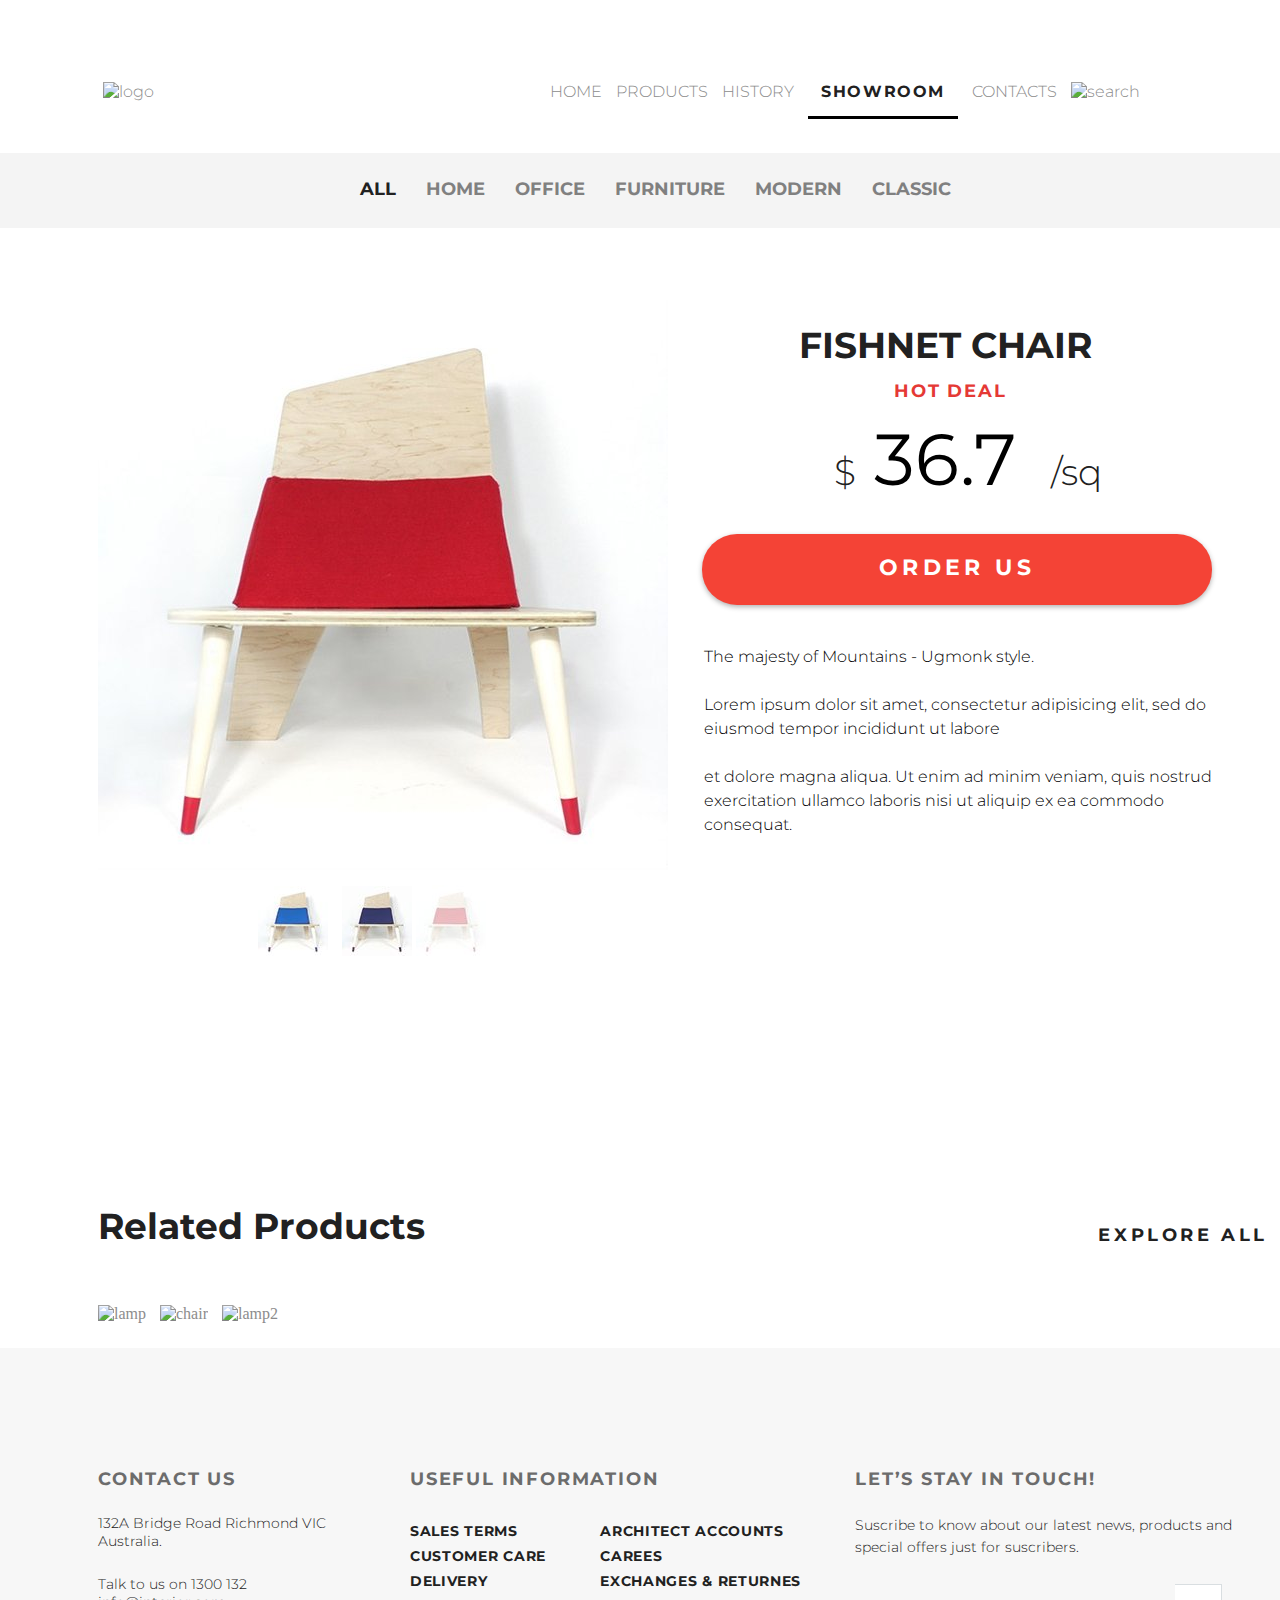
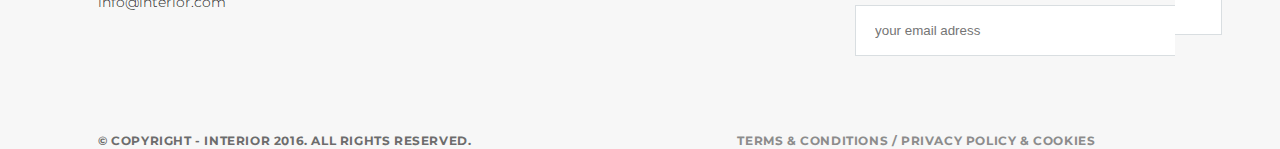
==== interiorProductDelais.html @ b89a481c "Add files via upload" ====
<!DOCTYPE html>
<html lang="en">
<head>
    <meta charset="UTF-8">
    <meta http-equiv="X-UA-Compatible" content="IE=edge">
    <meta name="viewport" content="width=device-width, initial-scale=1.0">
    <title>Interior Product Delais</title>
    <link rel="stylesheet" href="./css/style.css">
    <link rel="preconnect" href="https://fonts.gstatic.com">
    <link href="https://fonts.googleapis.com/css2?family=Montserrat:wght@100;300;700&display=swap" rel="stylesheet"> 
    <link rel="stylesheet" href="./fontAwesome/css/font-awesome.min.css">  
</head>
<body>
    <div class="productDelaisContainer container">
        <header class="productDelaisHeader paddingSite">
            <div class="menu">
                <ul>
                    <li class="headerMenuItem"><a href="index.html"><img src="./images/logo_228.png" alt="logo" class="logoLink"></a></li>
                    <li class="headerMenuItem"><a href="index.html">HOME</a></li>
                    <li class="headerMenuItem"><a href="second.html">PRODUCTS</a></li>
                    <li class="headerMenuItem"><a href="#">HISTORY</a></li>
                    <li class="headerMenuItem active"><a href="#">&nbsp;&nbsp;SHOWROOM&nbsp;&nbsp;</a></li>
                    <li class="headerMenuItem"><a href="fourth.html">CONTACTS</a></li>
                    <li class="headerMenuItem headerSearchItem"><a href="#"><img src="./images/search_224.png" alt="search"></a></li>
                </ul>
            </div>
       </header>
    </div>
       <section class="productDelaisBodyMenu paddingSite">
            <div class="flexBodyMenu">
                <a href="#"><p class="productDelaisBodyMenuItem productDelaisBodyMenuItemActive">ALL</p></a>
                <a href="#"><p class="productDelaisBodyMenuItem">HOME</p></a>
                <a href="#"><p class="productDelaisBodyMenuItem">OFFICE</p></a>
                <a href="#"><p class="productDelaisBodyMenuItem">FURNITURE</p></a>
                <a href="#"><p class="productDelaisBodyMenuItem">MODERN</p></a>
                <a href="#"><p class="productDelaisBodyMenuItem">CLASSIC</p></a>
            </div>
       </section>
    <div class="container">
       <section class="productDelaisBody">
            <div class="productDelaisMainImg">
                <img src="./images/slider1_43.jpg" alt="chear">
            </div>
            <div class="productDescription">
                <div class="relativeDiv">
                    <h1 class="productDescriptionTitle">Fishnet chair</h1>
                    <p class="hotDeal">HOT DEAL</p>
                    <p class="prise priseItems">$&nbsp;&nbsp;</p><p class="priseItem priseItems">36.7</p><p class="prise priseItems">/sq</p>
                    
                    <a href="#"><div class="descriptionButton">
                        <p class="descriptionButtonText">ORDER US <i class="fa fa-angle-right gtClass arrowButton" aria-hidden="true"></i></p>
                    </div></a>
                    <p class="descriptionText">The majesty of Mountains - Ugmonk style. <br><br>
                        Lorem ipsum dolor sit amet, consectetur adipisicing elit, sed do eiusmod tempor incididunt ut labore<br> <br>
                         et dolore magna aliqua. Ut enim ad minim veniam, quis nostrud exercitation ullamco laboris nisi ut aliquip ex ea commodo consequat. 
                    </p>

                </div>
            </div>

            <div class="pictureItems">
                <a href="#" class="pictureItem"><img src="./images/controll_55.jpg" alt="first view"></a>
                <a href="#" class="pictureItem"><img src="./images/controll11_51.jpg" alt="second view"></a>
                <a href="#" class="pictureItem"><img src="./images/controll2_47.jpg" alt="third view"></a>
            </div>
       </section>

       <section class="relatedProducts paddingSite">
            <h2 class="relatedProductsTitle">Related Products</h2>
            <a href="#" class="exploreText productText productDelaisExp">Explore all <i class="fa fa-angle-right gtClass" aria-hidden="true"></i></a>
       
            <div class="interiorCatalog">
                <a href="#"><div class="interiorCatalogImg"><img src="images/product_11_117.png" alt="lamp"></div></a>
                <a href="#"><div class="interiorCatalogImg"><img src="images/product_21_115.png" alt="chair"></div></a>
                <a href="#"><div class="interiorCatalogImg"><img src="images/product_31_113.png" alt="lamp2"></div></a>
            </div>
        </section>
        
        
        <footer class="paddingSite mainFooter ipdFooter">
           
            <div class="contactUs footerBlock">
                <p class="contactUsTitle">CONTACT US</p>
                <p class="contactUsAdress">132A Bridge Road Richmond VIC <br> Australia.</p>
                <p class="contactUsContacts">   Talk to us on 1300 132 <br> info@interior.com</p>
            </div>

            <div class="usefulInfo footerBlock">
                <p class="usefulInfoTitle">USEFUL INFORMATION</p>
                <div class="usefulInfo1 usefulInfoBlock">   
                    <p class="usefulInfoText"><a href="#" class="footerLink">SALES TERMS</a></p>
                    <p class="usefulInfoText"><a href="#" class="footerLink">СUSTOMER CARE</a></p>
                    <p class="usefulInfoText"><a href="#" class="footerLink">DELIVERY</a></p>
                </div>
                <div class="usefulInfoBlock">
                    <p class="usefulInfoText"><a href="#" class="footerLink">ARCHITECT ACCOUNTS</a></p>
                    <p class="usefulInfoText"><a href="#" class="footerLink">CAREES</a></p>
                    <p class="usefulInfoText"><a href="#" class="footerLink">EXCHANGES & RETURNES</a></p>
                </div>
            </div>

            <div class="subscribe footerBlock">
                <p class="subscribeTitle">Let’s Stay in Touch!</p>
                <p class="subscribeText">Suscribe to know about our latest news, products and <br> special offers just for suscribers.</p>
                <div class="footerInput"><div class="footerInput"><input type="text" class="subscribeInput inputImg" placeholder="your email adress"><div class="footerImgTelegram inputImg"><a href="https://telegram.org"><i class="fa fa-telegram" aria-hidden="true"></i></a></div></div></div>
            </div>

            <div class="allRightsReserved footerElement">
                <p>© Copyright - INTERIOR 2016. All Rights Reserved.</p>
            </div>
            <div class="contactIcons footerElement">
                <a href="https://facebook.com"><i class="fa fa-facebook" aria-hidden="true"></i></a>
                <a href="https://twitter.com"><i class="fa fa-twitter" aria-hidden="true"></i></a>
                <a href="https://accounts.google.com"><i class="fa fa-google-plus-official" aria-hidden="true"></i></a>
                <a href="https://pinterest.ru"><i class="fa fa-pinterest" aria-hidden="true"></i></a>
            </div>
            <div class="allRightsReserved footerElement">
                <p><a href="#">Terms & Conditions / Privacy policy & Cookies</a></p>
            </div>

        </footer>
    </div>
</body>
</html>
---- css/style.css ----
* {
  margin: 0;
  padding: 0;
}
a {
  text-decoration: none;
  color: #8c8c8c;
}
.container {
  /*margin: 63px 0 0 98px;*/
  width: 1366px;
  margin: 0 auto;
}
.firstBlock {
  height: 737px;
  background-image: url(../images/slider_img_201.png);
  position: relative;
  padding-top: 63px;
}
.paddingSite {
  padding-left: 98px;
  padding-right: 98px;
}
.headerMenuItem {
  display: inline-block;
  list-style-type: none;
  margin: 5px;
  font-family: Montserrat;
  font-weight: 300;
  color: #8c8c8c;
}
.headerMenuItem:hover {
  line-height: 48px;
  color: #212121;
  padding-bottom: -5px;
  border-bottom: 3px solid #8c8c8c;
}
.headerMenuItem:last-child:hover {
  border-bottom: none;
}
.headerMenuItem:first-child:hover {
  border-bottom: none;
}
.active {
  font-family: Montserrat;
  /*font-size: 14px;*/
  line-height: 48px;
  font-weight: 700;
  text-transform: uppercase;
  letter-spacing: 0.1em;
  color: #212121;
  padding-bottom: -5px;
  border-bottom: 3px solid black;
}
.active a {
  color: #212121;
}
.active:hover {
  border-bottom: 3px solid black;
}
h1 {
  font-family: Montserrat;
  font-size: 62px;
  line-height: 72px;
  font-weight: 100;
  text-transform: uppercase;
  color: #212121;
}
.sliderText {
  font-family: Montserrat;
  font-size: 14px;
  line-height: 24px;
  font-weight: 300;
  color: #6c6c6c;
}
.logoLink {
  margin-right: 382px;
}
.slider {
  margin-top: 278px;
}
.sliderButton {
  margin: 32px;
  width: 212px;
  height: 45px;
  background-color: #ffffff;
  border-radius: 22.5px;
  text-align: center;
  margin-bottom: 80px;
  border: 1px solid floralwhite;
}
.sliderButton:hover {
  box-shadow: 8px 8px 8px 1px rgba(126, 126, 126, 0.45);
  -webkit-box-shadow: 8px 8px 8px 1px rgba(126, 126, 126, 0.45);
  -moz-box-shadow: 8px 8px 8px 1px rgba(126, 126, 126, 0.45);
}
.sliderButtonA {
  text-decoration: none;
}
.sliderButtonText {
  font-family: Montserrat;
  font-size: 18px;
  font-weight: 700;
  text-transform: uppercase;
  letter-spacing: 0.2em;
  color: #212121;
  text-decoration: none;
  line-height: 45px;
}
.gtClass {
  font-family: Montserrat;
  font-size: 18px;
  font-weight: 700;
  color: #212121;
}
.pagination {
  margin: 0 40%;
  position: absolute;
  bottom: 20px;
  text-align: center;
}
.paginationItem {
  display: inline-block;
  list-style-type: none;
  margin: 4px;
  height: 32px;
  width: 32px;
  background-color: grey;
  border-radius: 50%;
}
.paginationItem:hover {
  width: 40px;
  height: 40px;
  background-color: #212121;
  border-radius: 50%;
  margin-bottom: 0px;
}
/*.paginationBut {
    height: 32px;
    width: 32px;
    opacity: 0.2;
    background-color: grey;
    border-radius: 50%;
    margin: 10px;
}*/
.pagActive {
  width: 40px;
  height: 40px;
  background-color: #212121;
  border-radius: 50%;
  margin-bottom: 0px;
}
.siteBody {
  padding-top: 120px;
}
.featuredProduct {
  height: 489px;
}
.productText {
  display: block;
  text-decoration: none;
}
.featuredText {
  color: #212121;
  font-family: Montserrat;
  font-size: 36px;
  line-height: 1.2;
  font-weight: 700;
  /*margin-right: 31px;*/
  float: left;
  border-bottom: 3px solid #212121;
}
.newText {
  color: #6c6c6c;
  font-family: Montserrat;
  font-size: 36px;
  line-height: 1.2;
  font-weight: 700;
  float: left;
  border-bottom: 1px solid #6c6c6c;
}
.exploreText {
  font-family: Montserrat;
  font-size: 18px;
  line-height: 24px;
  font-weight: 700;
  text-transform: uppercase;
  letter-spacing: 0.2em;
  color: #212121;
  float: right;
}
.productCatalog {
  clear: both;
  position: relative;
}
.productCatalogItem {
  margin-right: 25px;
  display: inline-block;
  margin-top: 50px;
}
.productCatalogItem img {
  width: 100%;
}
.productCatalogItem:last-child {
  margin-right: 0;
}
.hoverProductItem {
  width: 270px;
  height: 270px;
  opacity: 0.9;
  background-color: #ffffff;
  border: 1px solid #9c9c9c;
  position: absolute;
  text-align: center;
}
.productCatalogItemLink {
  position: absolute;
  top: 62px;
  left: 40%;
  width: 48px;
  height: 48px;
  background-color: #ffffff;
  box-shadow: 0px 2px 5px 0px rgba(33, 33, 33, 0.34);
  border-radius: 24px;
  text-align: center;
  line-height: 48px;
  /*margin-top: 62px;*/
}
/*.productCatalogItemLinkImg {
    margin: 14px 18px 14px 18px;
}*/
.linkGt {
  font-family: Montserrat;
  font-weight: 700;
  text-decoration: none;
  color: #212121;
}
.productCatalogItemTitle {
  margin-top: 129px;
  font-family: Montserrat;
  font-size: 22px;
  line-height: 29px;
  font-weight: 700;
  color: #212121;
}
.productCatalogItemText {
  font-family: Montserrat;
  font-size: 14px;
  line-height: 21px;
  font-weight: 300;
  color: #6c6c6c;
}
.exclusive {
  margin-top: 20px;
  clear: both;
  height: 683px;
}
.exclusiveOne {
  width: 683px;
  height: 683px;
  float: left;
  left: 0px;
  background-image: url("../images/promo_img_132.png");
}
.exclusiveTwo {
  float: right;
  width: 683px;
  height: 683px;
  right: 0px;
  background-image: url("../images/promo_img1_148.png");
}
.exclusiveTitleText {
  font-family: Montserrat;
  font-size: 36px;
  line-height: 1.2;
  font-weight: 700;
  color: #212121;
}
.exclusiveText {
  font-family: Montserrat;
  font-size: 14.1px;
  line-height: 24px;
  font-weight: 300;
  color: #6c6c6c;
}
.exclusiveElements {
  margin-top: 228px;
  margin-left: 51px;
}
/*!TRENDING PRODUCTS BLOCK!*/
.trendingProducts {
  margin: 120px 98px;
}
.trendingProductsTitle {
  font-family: Montserrat;
  font-size: 36px;
  line-height: 1.2;
  font-weight: 700;
  color: #212121;
  text-decoration: none;
}
.trendingProductsCatalogItem {
  margin-right: 17px;
  display: inline-block;
  margin-top: 64px;
}
.trendingProductsCatalogItem:last-child {
  margin-right: 0;
}
/*!SLIDER HOT-DEAL!*/
.sliderHotDeal {
  margin: 120px 0;
  height: 800px;
  background-image: url(../images/slider_84.png);
  position: relative;
}
.hotDealImg {
  margin-top: 287px;
}
/*!Exclusive Product!*/
.exclusiveProduct {
  height: 580px;
}
.exclusiveSingle {
  float: left;
  margin-right: 25px;
  position: relative;
}
.exclusiveText2 {
  position: absolute;
  margin-top: 186px;
  margin-left: 31px;
}
.exclusiveImgLink {
  position: absolute;
}
.exclusiveMultiple {
  float: right;
}
.exclusiveMultipleItem {
  margin: 0 25px 25px 0;
}
.EMI1 {
  display: inline-block;
}
.EMI1:last-child {
  margin-right: 0;
}
.EMI2 {
  display: inline-block;
}
.EMI2:last-child {
  margin-right: 0;
}
/*!MOBILE APP*/
.mobileApp {
  margin-top: 120px;
  background-image: url(../images/back_img_44.jpg);
  padding-top: 125px;
  height: 391px;
}
.mobileAppText {
  margin-left: 99px;
}
.mobileAppSlogan {
  font-family: Montserrat;
  font-size: 62px;
  line-height: 72px;
  font-weight: 100;
  text-transform: uppercase;
  color: #212121;
}
.mobileAppDetails {
  font-family: Montserrat;
  font-size: 22px;
  line-height: 24px;
  font-weight: 300;
  color: #6c6c6c;
}
.imgAppBlock {
  margin-left: 10px;
}
.mobileAppItem {
  margin-top: 26px;
}
.mainFooter {
  padding-top: 120px;
}
.contactUs {
  margin-right: 80px;
}
.contactUsTitle {
  font-family: Montserrat;
  font-size: 18px;
  font-weight: 700;
  text-transform: uppercase;
  letter-spacing: 0.1em;
  color: #6c6c6c;
  margin-bottom: 24px;
}
.contactUsAdress {
  margin-bottom: 25px;
  font-family: Montserrat;
  font-size: 14px;
  font-weight: 300;
  color: #212121;
}
.subscribeTitle {
  font-family: Montserrat;
  font-size: 18px;
  font-weight: 700;
  text-transform: uppercase;
  letter-spacing: 0.1em;
  color: #6c6c6c;
  margin-bottom: 24px;
}
.usefulInfoTitle {
  font-family: Montserrat;
  font-size: 18px;
  font-weight: 700;
  text-transform: uppercase;
  letter-spacing: 0.1em;
  color: #6c6c6c;
  margin-bottom: 25px;
}
.footerBlock {
  display: inline-block;
  vertical-align: top;
  position: relative;
}
.subscribe {
  margin-left: 50px;
}
.usefulInfoBlock {
  display: inline-block;
}
.usefulInfo1 {
  margin-right: 50px;
}
.usefulInfoText {
  font-family: Montserrat;
  font-size: 14px;
  font-weight: 700;
  text-transform: uppercase;
  letter-spacing: 0.05em;
  color: #212121;
  margin-top: 7px;
}
.subscribeInput {
  width: 300px;
  height: 49px;
  background-color: #ffffff;
  border: 1px solid #d9dee1;
  margin-top: 26px;
  border-right: none;
  padding-left: 19px;
}
.footerImgTelegram {
  width: 46px;
  height: 49px;
  background-color: #ffffff;
  border: 1px solid #d9dee1;
  border-left: none;
  margin-top: 26px;
  line-height: 48px;
  text-align: center;
  bottom: 100px;
}
.inputImg {
  display: inline-block;
}
.subscribeInput:focus,
.subscribeInput:active {
  outline: none;
}
.footerLinkInput {
  position: relative;
}
.telegramImg {
  margin-left: -21px;
  margin-top: -15px;
}
.contactUsContacts {
  font-family: Montserrat;
  font-size: 14px;
  font-weight: 300;
  color: #212121;
}
.subscribeText {
  font-family: Montserrat;
  font-size: 14px;
  line-height: 22px;
  font-weight: 300;
  color: #212121;
}
.allRightsReserved {
  font-family: Montserrat;
  font-size: 12px;
  font-weight: 700;
  text-transform: uppercase;
  letter-spacing: 0.05em;
  color: #6c6c6c;
  margin-top: 77px;
}
.contactIcons {
  font-family: icomoon;
  font-size: 28px;
  line-height: 26px;
  font-weight: 400;
  text-transform: uppercase;
  letter-spacing: 0.2em;
  color: #6c6c6c;
  margin-left: 158px;
  margin-right: 100px;
}
.footerElement {
  display: inline-block;
}
.fa {
  color: #6c6c6c;
}
.fa:hover {
  color: #212121;
}
.footerLink:hover {
  color: #6c6c6c;
}
/*!! SECOND !!*/
.secondContainer {
  width: 1366px;
}
.productTitle {
  margin-top: 168px;
}
.productHeader {
  background-color: #f5f5f5;
  padding-bottom: 44px;
  padding-top: 63px;
}
.halfActive {
  padding-bottom: 17px;
  border-bottom: 1px solid #6c6c6c;
}
.interiorCatalogImg {
  display: inline-block;
  margin: 0 10px 25px 0;
}
.interiorCatalogImg:hover {
  outline: 1px solid lightblue;
}
.interiorCatalog {
  margin-top: 57px;
}
.footerLink {
  color: #212121;
}
input:-webkit-autofill {
  color: #ffffff !important;
}
.secondMenuItem {
  display: inline-block;
  list-style-type: none;
  margin: 5px;
  font-family: Montserrat;
  font-weight: 300;
  color: #8c8c8c;
}
.secondMenuActive {
  font-family: Montserrat;
  font-size: 14px;
  line-height: 48px;
  font-weight: 700;
  text-transform: uppercase;
  letter-spacing: 0.1em;
  color: #212121;
  padding-bottom: -5px;
  border-bottom: 3px solid black;
}
.borderBottomItem {
  margin-right: -10px;
}
.secondMenuItem:hover {
  padding-bottom: 17px;
  border-bottom: 1px solid #6c6c6c;
}
.secondMenuActive:hover {
  padding-bottom: 0px;
  border-bottom: none;
}
.loadingI {
  font-size: 42px;
  line-height: 1.2;
  font-weight: 400;
  text-transform: uppercase;
  letter-spacing: 0.1em;
  color: #212121;
}
.loading {
  display: flex;
  justify-content: center;
  margin-top: 71px;
  margin-bottom: 140px;
}
/*!!! INTERIOR PRODUCT DELAIS !!!*/
.productDelaisHeader {
  margin-top: 63px;
}
.flexBodyMenu {
  display: flex;
  justify-content: center;
}
.productDelaisBodyMenu {
  background-color: #f4f4f4;
  height: 49px;
  margin-top: 29px;
  padding-top: 26px;
}
.productDelaisBodyMenuItem {
  margin-left: 30px;
  font-family: Montserrat;
  font-size: 18px;
  line-height: 1.2;
  font-weight: 700;
  text-transform: uppercase;
  color: grey;
}
.productDelaisBodyMenuItemActive {
  color: #212121;
}
.productDelaisBodyMenuItem:hover {
  color: #212121;
}
.productDelaisBody {
  padding-top: 72px;
  padding-left: 98px;
  position: relative;
}
.productDescription {
  position: absolute;
  right: 264px;
  margin-top: -550px;
}
.productDescriptionTitle {
  font-family: Montserrat;
  font-size: 36px;
  line-height: 1.2;
  font-weight: 700;
  color: #212121;
}
.hotDeal {
  font-family: Montserrat;
  font-size: 18.1px;
  line-height: 48px;
  font-weight: 700;
  text-transform: uppercase;
  letter-spacing: 0.1em;
  color: #e53935;
  text-align: center;
}
.prise {
  font-family: Montserrat;
  font-size: 36.1px;
  line-height: 48px;
  font-weight: 300;
  color: #212121;
  margin-left: 35px;
}
.prise:last-child {
  margin-left: 0px;
}
.priseItem {
  font-family: Montserrat;
  font-size: 72.1px;
  text-transform: uppercase;
}
.priseItems {
  display: inline-block;
}
.descriptionButton {
  text-align: center;
  width: 510px;
  height: 71px;
  background-color: #f44336;
  box-shadow: 0px 2px 5px 0px rgba(33, 33, 33, 0.34);
  border-radius: 35px;
  position: absolute;
  margin-top: 31px;
  right: -110px;
}
.relativeDiv {
  position: relative;
}
.descriptionButtonText {
  font-family: Montserrat;
  font-size: 22px;
  line-height: 24px;
  font-weight: 700;
  text-transform: uppercase;
  letter-spacing: 0.2em;
  color: #ffffff;
  margin-top: 22px;
}
.arrowButton {
  color: white;
}
.descriptionButton:hover {
  box-shadow: 4px 4px 3px 2px rgba(232, 111, 94, 0.85);
  -webkit-box-shadow: 4px 4px 3px 2px rgba(232, 111, 94, 0.85);
  -moz-box-shadow: 4px 4px 3px 2px rgba(232, 111, 94, 0.85);
}
.descriptionButtonText:hover {
  color: wheat;
}
.descriptionText {
  font-family: Montserrat;
  position: absolute;
  margin-top: 141px;
  font-size: 16.1px;
  line-height: 24px;
  font-weight: 300;
  color: black;
  width: 510px;
  margin-left: -95px;
}
.pictureItems {
  margin-left: 150px;
  margin-top: 11px;
}
.pictureItem {
  margin-left: 10px;
}
.pictureItem:last-child {
  margin-left: 0;
}
.pictureItem:hover {
  outline: 1px solid aquamarine;
}
.relatedProducts {
  margin-top: 245px;
  position: relative;
}
.relatedProductsTitle {
  font-family: Montserrat;
  font-size: 36px;
  line-height: 1.2;
  font-weight: 700;
  color: #212121;
}
.productDelaisExp {
  position: absolute;
  right: 98px;
  margin-top: -25px;
}
.ipdFooter {
  background-color: #f7f7f7;
}
.contactFirstBlock {
  position: relative;
  padding-top: 63px;
  background-color: #f5f5f5;
  height: 360px;
  width: 100%;
}
.contactTitle {
  font-family: Montserrat;
  font-size: 62px;
  line-height: 72px;
  font-weight: 100;
  color: #212121;
  margin-top: 171px;
}
.contactBody {
  display: flex;
  justify-content: space-between;
  padding-top: 70px;
}
.contactBodyItem {
  outline: 1px solid #9c9c9c;
  width: 370px;
  height: 370px;
}
.fa-map-marker {
  color: #212121;
  margin-top: 43px;
  margin-left: 166px;
}
.blackText {
  font-family: Montserrat;
  font-size: 14px;
  line-height: 20px;
  font-weight: 700;
  color: #212121;
}
.greyText {
  font-family: Montserrat;
  font-size: 14px;
  line-height: 20px;
  font-weight: 700;
  color: #6c6c6c;
}
.adress {
  font-family: Montserrat;
  font-size: 14px;
  line-height: 20px;
  font-weight: 300;
  color: #6c6c6c;
}
.california {
  font-family: Montserrat;
  font-size: 22px;
  line-height: 29px;
  font-weight: 700;
  text-transform: uppercase;
  color: #212121;
  margin-left: 117px;
  margin-top: 34px;
}
.contentContainer {
  margin-left: 0px;
  text-align: center;
}
.comm {
  margin-top: 5px;
}
.fa-map-marker:hover {
  color: #6c6c6c;
}
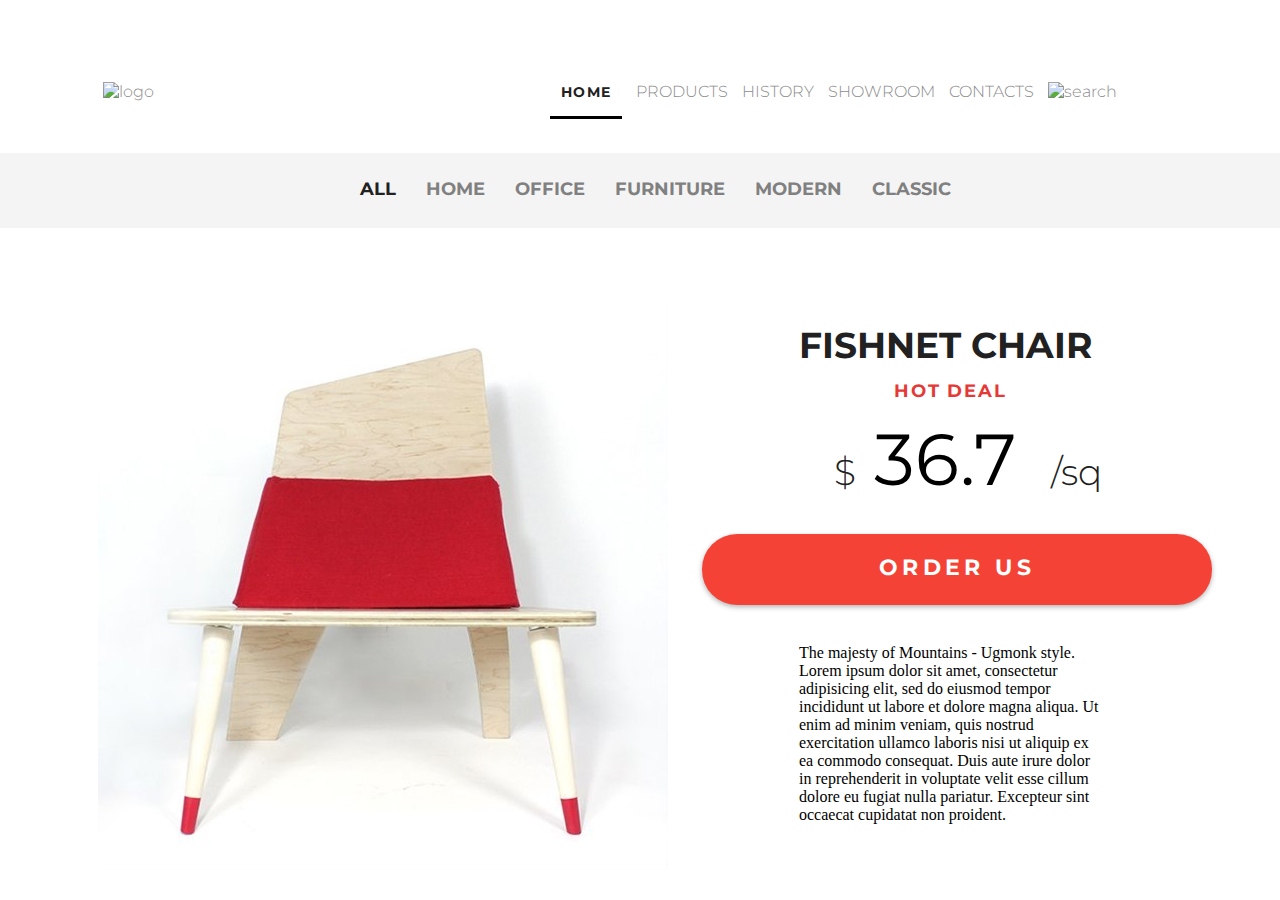
==== commit 54e1bbea: "Merge 73f37bd36480f86453bd026654e2adc6e5b484ff into 462b09fed16ab17248bd8ef8bd770f01835b8353" ====
--- a/interiorProductDelais.html
+++ b/interiorProductDelais.html
@@ -15,12 +15,12 @@
         <header class="productDelaisHeader paddingSite">
             <div class="menu">
                 <ul>
-                    <li class="headerMenuItem"><a href="index.html"><img src="./images/logo_228.png" alt="logo" class="logoLink"></a></li>
-                    <li class="headerMenuItem"><a href="index.html">HOME</a></li>
+                    <li class="headerMenuItem"><a href="#"><img src="./images/logo_228.png" alt="logo" class="logoLink"></a></li>
+                    <li class="headerMenuItem active"><a href="#">&nbsp;&nbsp;HOME&nbsp;&nbsp;</a></li>
                     <li class="headerMenuItem"><a href="second.html">PRODUCTS</a></li>
                     <li class="headerMenuItem"><a href="#">HISTORY</a></li>
-                    <li class="headerMenuItem active"><a href="#">&nbsp;&nbsp;SHOWROOM&nbsp;&nbsp;</a></li>
-                    <li class="headerMenuItem"><a href="fourth.html">CONTACTS</a></li>
+                    <li class="headerMenuItem"><a href="#">SHOWROOM</a></li>
+                    <li class="headerMenuItem"><a href="#">CONTACTS</a></li>
                     <li class="headerMenuItem headerSearchItem"><a href="#"><img src="./images/search_224.png" alt="search"></a></li>
                 </ul>
             </div>
@@ -50,75 +50,14 @@
                     <a href="#"><div class="descriptionButton">
                         <p class="descriptionButtonText">ORDER US <i class="fa fa-angle-right gtClass arrowButton" aria-hidden="true"></i></p>
                     </div></a>
-                    <p class="descriptionText">The majesty of Mountains - Ugmonk style. <br><br>
-                        Lorem ipsum dolor sit amet, consectetur adipisicing elit, sed do eiusmod tempor incididunt ut labore<br> <br>
+                    <p class="descriptionText">The majesty of Mountains - Ugmonk style.
+                        Lorem ipsum dolor sit amet, consectetur adipisicing elit, sed do eiusmod tempor incididunt ut labore
                          et dolore magna aliqua. Ut enim ad minim veniam, quis nostrud exercitation ullamco laboris nisi ut aliquip ex ea commodo consequat. 
+                        Duis aute irure dolor in reprehenderit in voluptate velit esse cillum dolore eu fugiat nulla pariatur. Excepteur sint occaecat cupidatat non proident.
                     </p>
-
                 </div>
             </div>
-
-            <div class="pictureItems">
-                <a href="#" class="pictureItem"><img src="./images/controll_55.jpg" alt="first view"></a>
-                <a href="#" class="pictureItem"><img src="./images/controll11_51.jpg" alt="second view"></a>
-                <a href="#" class="pictureItem"><img src="./images/controll2_47.jpg" alt="third view"></a>
-            </div>
        </section>
-
-       <section class="relatedProducts paddingSite">
-            <h2 class="relatedProductsTitle">Related Products</h2>
-            <a href="#" class="exploreText productText productDelaisExp">Explore all <i class="fa fa-angle-right gtClass" aria-hidden="true"></i></a>
-       
-            <div class="interiorCatalog">
-                <a href="#"><div class="interiorCatalogImg"><img src="images/product_11_117.png" alt="lamp"></div></a>
-                <a href="#"><div class="interiorCatalogImg"><img src="images/product_21_115.png" alt="chair"></div></a>
-                <a href="#"><div class="interiorCatalogImg"><img src="images/product_31_113.png" alt="lamp2"></div></a>
-            </div>
-        </section>
-        
-        
-        <footer class="paddingSite mainFooter ipdFooter">
-           
-            <div class="contactUs footerBlock">
-                <p class="contactUsTitle">CONTACT US</p>
-                <p class="contactUsAdress">132A Bridge Road Richmond VIC <br> Australia.</p>
-                <p class="contactUsContacts">   Talk to us on 1300 132 <br> info@interior.com</p>
-            </div>
-
-            <div class="usefulInfo footerBlock">
-                <p class="usefulInfoTitle">USEFUL INFORMATION</p>
-                <div class="usefulInfo1 usefulInfoBlock">   
-                    <p class="usefulInfoText"><a href="#" class="footerLink">SALES TERMS</a></p>
-                    <p class="usefulInfoText"><a href="#" class="footerLink">СUSTOMER CARE</a></p>
-                    <p class="usefulInfoText"><a href="#" class="footerLink">DELIVERY</a></p>
-                </div>
-                <div class="usefulInfoBlock">
-                    <p class="usefulInfoText"><a href="#" class="footerLink">ARCHITECT ACCOUNTS</a></p>
-                    <p class="usefulInfoText"><a href="#" class="footerLink">CAREES</a></p>
-                    <p class="usefulInfoText"><a href="#" class="footerLink">EXCHANGES & RETURNES</a></p>
-                </div>
-            </div>
-
-            <div class="subscribe footerBlock">
-                <p class="subscribeTitle">Let’s Stay in Touch!</p>
-                <p class="subscribeText">Suscribe to know about our latest news, products and <br> special offers just for suscribers.</p>
-                <div class="footerInput"><div class="footerInput"><input type="text" class="subscribeInput inputImg" placeholder="your email adress"><div class="footerImgTelegram inputImg"><a href="https://telegram.org"><i class="fa fa-telegram" aria-hidden="true"></i></a></div></div></div>
-            </div>
-
-            <div class="allRightsReserved footerElement">
-                <p>© Copyright - INTERIOR 2016. All Rights Reserved.</p>
-            </div>
-            <div class="contactIcons footerElement">
-                <a href="https://facebook.com"><i class="fa fa-facebook" aria-hidden="true"></i></a>
-                <a href="https://twitter.com"><i class="fa fa-twitter" aria-hidden="true"></i></a>
-                <a href="https://accounts.google.com"><i class="fa fa-google-plus-official" aria-hidden="true"></i></a>
-                <a href="https://pinterest.ru"><i class="fa fa-pinterest" aria-hidden="true"></i></a>
-            </div>
-            <div class="allRightsReserved footerElement">
-                <p><a href="#">Terms & Conditions / Privacy policy & Cookies</a></p>
-            </div>
-
-        </footer>
     </div>
 </body>
 </html>--- a/css/style.css
+++ b/css/style.css
@@ -43,7 +43,7 @@
 }
 .active {
   font-family: Montserrat;
-  /*font-size: 14px;*/
+  font-size: 14px;
   line-height: 48px;
   font-weight: 700;
   text-transform: uppercase;
@@ -712,116 +712,6 @@
   color: wheat;
 }
 .descriptionText {
-  font-family: Montserrat;
   position: absolute;
   margin-top: 141px;
-  font-size: 16.1px;
-  line-height: 24px;
-  font-weight: 300;
-  color: black;
-  width: 510px;
-  margin-left: -95px;
-}
-.pictureItems {
-  margin-left: 150px;
-  margin-top: 11px;
-}
-.pictureItem {
-  margin-left: 10px;
-}
-.pictureItem:last-child {
-  margin-left: 0;
-}
-.pictureItem:hover {
-  outline: 1px solid aquamarine;
-}
-.relatedProducts {
-  margin-top: 245px;
-  position: relative;
-}
-.relatedProductsTitle {
-  font-family: Montserrat;
-  font-size: 36px;
-  line-height: 1.2;
-  font-weight: 700;
-  color: #212121;
-}
-.productDelaisExp {
-  position: absolute;
-  right: 98px;
-  margin-top: -25px;
-}
-.ipdFooter {
-  background-color: #f7f7f7;
-}
-.contactFirstBlock {
-  position: relative;
-  padding-top: 63px;
-  background-color: #f5f5f5;
-  height: 360px;
-  width: 100%;
-}
-.contactTitle {
-  font-family: Montserrat;
-  font-size: 62px;
-  line-height: 72px;
-  font-weight: 100;
-  color: #212121;
-  margin-top: 171px;
-}
-.contactBody {
-  display: flex;
-  justify-content: space-between;
-  padding-top: 70px;
-}
-.contactBodyItem {
-  outline: 1px solid #9c9c9c;
-  width: 370px;
-  height: 370px;
-}
-.fa-map-marker {
-  color: #212121;
-  margin-top: 43px;
-  margin-left: 166px;
-}
-.blackText {
-  font-family: Montserrat;
-  font-size: 14px;
-  line-height: 20px;
-  font-weight: 700;
-  color: #212121;
-}
-.greyText {
-  font-family: Montserrat;
-  font-size: 14px;
-  line-height: 20px;
-  font-weight: 700;
-  color: #6c6c6c;
-}
-.adress {
-  font-family: Montserrat;
-  font-size: 14px;
-  line-height: 20px;
-  font-weight: 300;
-  color: #6c6c6c;
-}
-.california {
-  font-family: Montserrat;
-  font-size: 22px;
-  line-height: 29px;
-  font-weight: 700;
-  text-transform: uppercase;
-  color: #212121;
-  margin-left: 117px;
-  margin-top: 34px;
-}
-.contentContainer {
-  margin-left: 0px;
-  text-align: center;
-}
-.comm {
-  margin-top: 5px;
-}
-.fa-map-marker:hover {
-  color: #6c6c6c;
-}
+}
